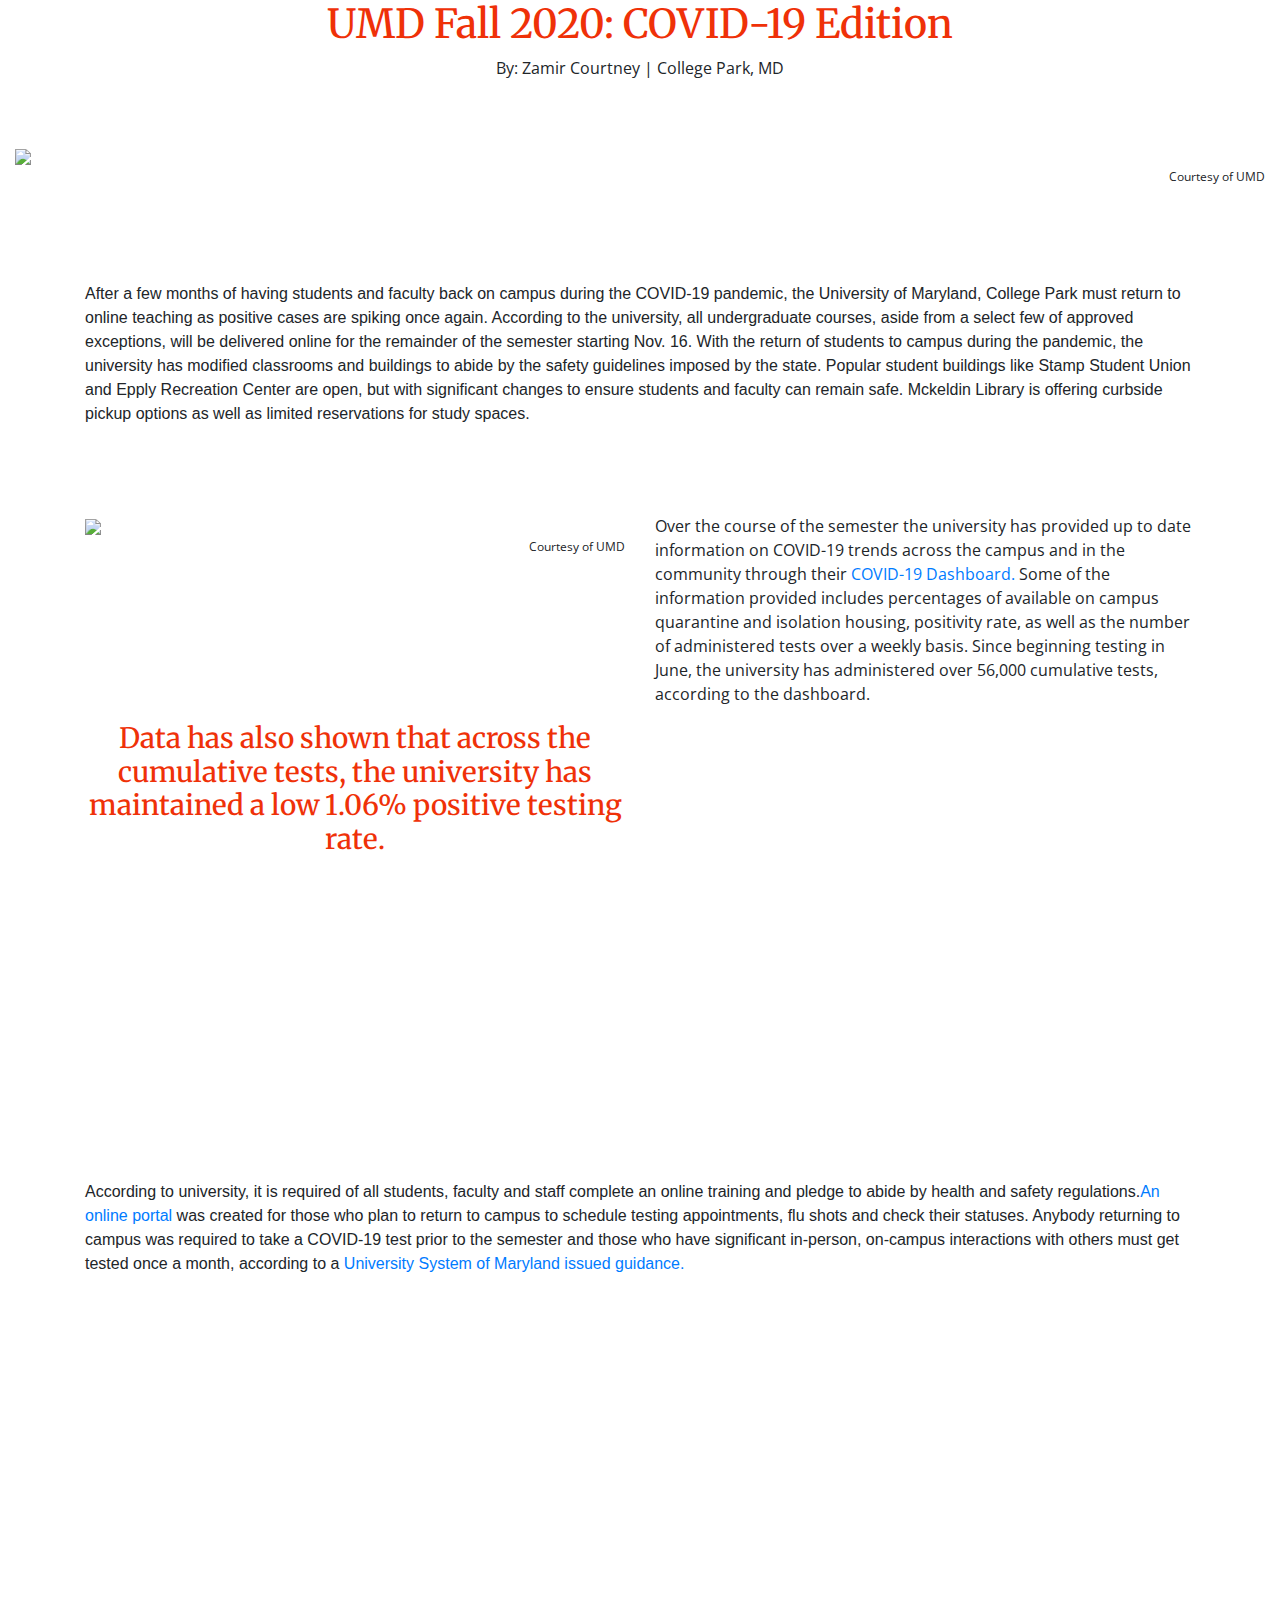
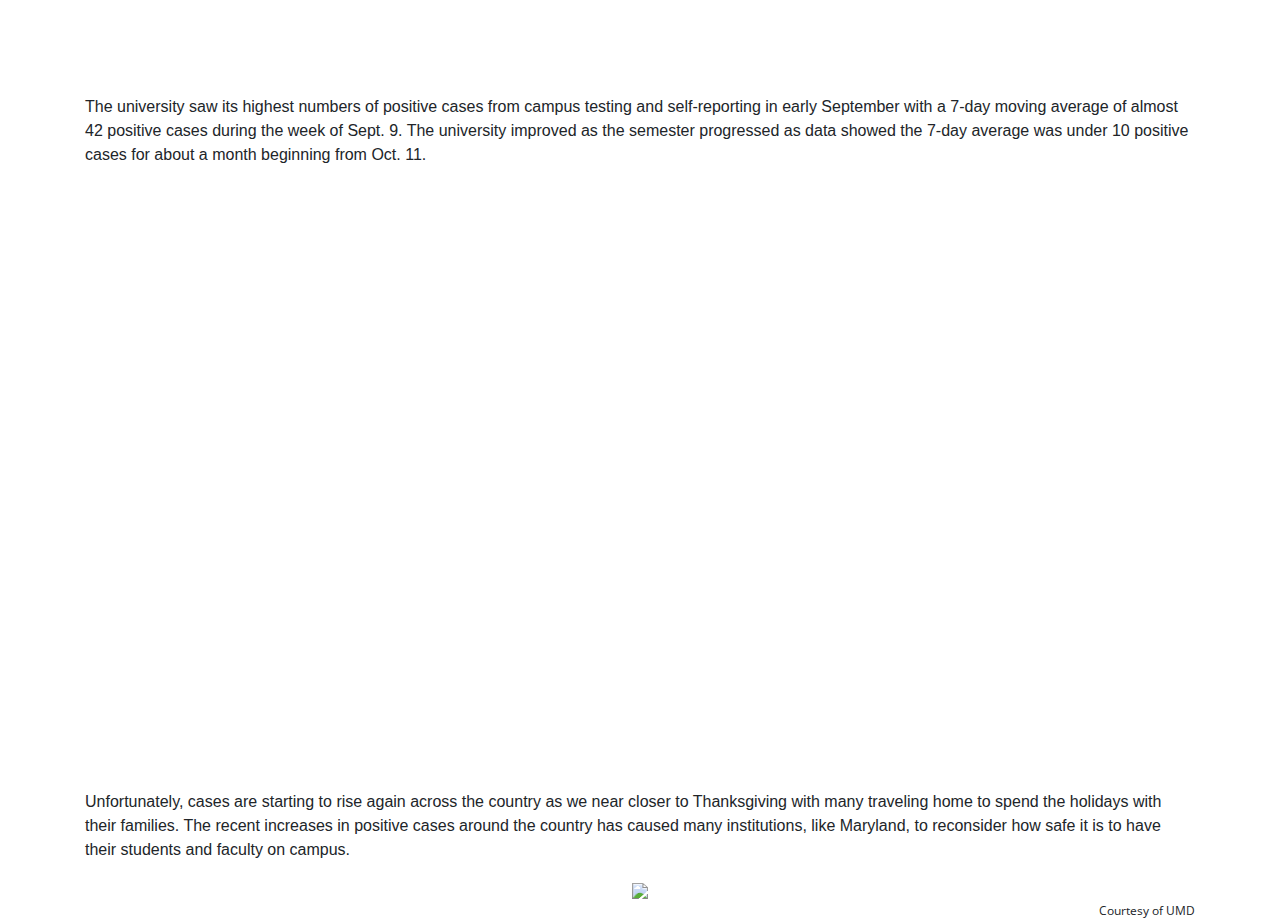
==== Project/Final/index.html @ 7e9b982d "adding final files" ====
<!DOCTYPE html>
<html lang="en">

<head>
    <!-- Basic Page Needs -->
    <meta charset="utf-8">
    <title> UMD vs. COVID-19 </title>
    <meta name="description" content="A in depth look at COVID-19 testing results at the University of Maryland, College Park during the Fall 2020 semester. ">
    <meta name="author" content="Zamir Courtney ">
    <!-- Mobile Specific Metas -->
    <meta name="viewport" content="width=device-width, initial-scale=1">
    <!-- FONT -->
    <link href="https://fonts.googleapis.com/css2?family=Spectral&display=swap" rel="stylesheet">
    <link rel="preconnect" href="https://fonts.gstatic.com">
<link href="https://fonts.googleapis.com/css2?family=Merriweather:ital,wght@0,300;0,400;0,700;1,300;1,400;1,700&family=Open+Sans:ital,wght@0,300;0,400;0,700;1,300;1,400;1,700&display=swap" rel="stylesheet">
    <!-- CSS -->
    <link rel="stylesheet" href="https://stackpath.bootstrapcdn.com/bootstrap/4.5.2/css/bootstrap.min.css" integrity="sha384-JcKb8q3iqJ61gNV9KGb8thSsNjpSL0n8PARn9HuZOnIxN0hoP+VmmDGMN5t9UJ0Z" crossorigin="anonymous">
    <link rel="stylesheet" href="css/style.css">
</head>
<!-- Page contents here -->

<body>
    <!-- header -->
    <div class="container header">
        <h1 class="headtext">UMD Fall 2020: COVID-19 Edition</h1>
        <p class="bodytext">By: Zamir Courtney | College Park, MD</p>
    </div>
    <!-- end header -->
    <br>
    <br>
    <div class="container-fluid">
        <div class="row">
            <div class="col">
                <img src="file:///Users/zamircourtney/Downloads/School%20Stuff/Courtney-Final%20Project/images/testudo.jpg" class="testudo">
                <span class="caption"></span>
            </div>
        </div>
    </div>
    <br>
    <br>
    <br>
    <br>
    <div class="container">
        <p>
        After a few months of having students and faculty back on campus during the COVID-19 pandemic, the University of Maryland, College Park must return to online teaching as positive cases are spiking once again.
        According to the university, all undergraduate courses, aside from a select few of approved exceptions, will be delivered online for the remainder of the semester starting Nov. 16.
With the return of students to campus during the pandemic, the university has modified classrooms and buildings to abide by the safety guidelines imposed by the state.
Popular student buildings like Stamp Student Union and Epply Recreation Center are open, but with significant changes to ensure students and faculty can remain safe. Mckeldin Library is offering curbside pickup options as well as limited reservations for study spaces.
    </p>
    </div>
    <br>
    <br>
    <br>
    <div class="container">
  <div class="row">
    <div class="col">
      <img src="file:///Users/zamircourtney/Downloads/School%20Stuff/Courtney-Final%20Project/images/4-Maryland-banner.png" class="umdbanner">
      <span class="caption"></span>
    </div>
    <div class="col">
      <p class="bodytext">Over the course of the semester the university has provided up to date information on COVID-19 trends across the campus and in the community through their <a href="https://umd.edu/covid-19-dashboard">COVID-19 Dashboard.</a>
      Some of the information provided includes percentages of available on campus quarantine and isolation housing, positivity rate, as well as the number of administered tests over a weekly basis.
  Since beginning testing in June, the university has administered over 56,000 cumulative tests, according to the dashboard.</p>
    </div>
  </div>
</div>
<div class="container">
  <div class="row">
    <div class="col">
      <h3 class="headtext header">Data has also shown that across the cumulative tests, the university has maintained a low 1.06% positive testing rate.</h3>
    </div>
    <div class="col">
      <iframe title="UMD Administered COVID-19 Tests " aria-label="chart" id="datawrapper-chart-Iz07S" src="https://datawrapper.dwcdn.net/Iz07S/1/" scrolling="no" frameborder="0" style="width: 0; min-width: 100% !important; border: none;" height="403"></iframe><script type="text/javascript">!function(){"use strict";window.addEventListener("message",(function(a){if(void 0!==a.data["datawrapper-height"])for(var e in a.data["datawrapper-height"]){var t=document.getElementById("datawrapper-chart-"+e)||document.querySelector("iframe[src*='"+e+"']");t&&(t.style.height=a.data["datawrapper-height"][e]+"px")}}))}();
</script>
    </div>
  </div>
</div>
<br>
<br>
<div class="container">
        <p>
        According to university, it is required of all students, faculty and staff complete an online training and pledge to abide by health and safety regulations.<a href="https://return.umd.edu/">An online portal</a>  was created for those who plan to return to campus to schedule testing appointments, flu shots and check their statuses. Anybody returning to campus was required to take a COVID-19 test prior to the semester and those who have significant in-person, on-campus interactions with others must get tested once a month, according to a <a href="https://www.usmd.edu/newsroom/news/2068">University System of Maryland issued guidance.</a>   
    </p>
    </div>
<div class="container header">
<iframe title="Monthly Case Averages" aria-label="chart" id="datawrapper-chart-kU74U" src="https://datawrapper.dwcdn.net/kU74U/2/" scrolling="no" frameborder="0" style="width: 0; min-width: 100% !important; border: none;" height="372"></iframe><script type="text/javascript">!function(){"use strict";window.addEventListener("message",(function(a){if(void 0!==a.data["datawrapper-height"])for(var e in a.data["datawrapper-height"]){var t=document.getElementById("datawrapper-chart-"+e)||document.querySelector("iframe[src*='"+e+"']");t&&(t.style.height=a.data["datawrapper-height"][e]+"px")}}))}();
</script>
</div>
<br>
<div class="container">
  <div class="row">
    <div class="col">
      <p>The university saw its highest numbers of positive cases from campus testing and self-reporting in early September with a 7-day moving average of almost 42 positive cases during the week of Sept. 9.
The university improved as the semester progressed as data showed the 7-day average was under 10 positive cases for about a month beginning from Oct. 11.
</p>
    </div>
    <br>
    <br>
    <br>
 <div class="container">
  <div class="row">
    <div class="col">
      <iframe title="U.S. National  COVID-19 Trends" aria-label="Interactive line chart" id="datawrapper-chart-Tjuyd" src="https://datawrapper.dwcdn.net/Tjuyd/1/" scrolling="no" frameborder="0" style="width: 0; min-width: 100% !important; border: none;" height="600"></iframe><script type="text/javascript">!function(){"use strict";window.addEventListener("message",(function(a){if(void 0!==a.data["datawrapper-height"])for(var e in a.data["datawrapper-height"]){var t=document.getElementById("datawrapper-chart-"+e)||document.querySelector("iframe[src*='"+e+"']");t&&(t.style.height=a.data["datawrapper-height"][e]+"px")}}))}();
</script>
    </div>
    <div class="col">
     <iframe title="Maryland COVID-19 Trends" aria-label="Interactive line chart" id="datawrapper-chart-l1lka" src="https://datawrapper.dwcdn.net/l1lka/1/" scrolling="no" frameborder="0" style="width: 0; min-width: 100% !important; border: none;" height="600"></iframe><script type="text/javascript">!function(){"use strict";window.addEventListener("message",(function(a){if(void 0!==a.data["datawrapper-height"])for(var e in a.data["datawrapper-height"]){var t=document.getElementById("datawrapper-chart-"+e)||document.querySelector("iframe[src*='"+e+"']");t&&(t.style.height=a.data["datawrapper-height"][e]+"px")}}))}();
</script>
    </div>
  </div>
</div>
<br>
<br>
<div class="container">
  <div class="row">
    <div class="col">
      <p>Unfortunately, cases are starting to rise again across the country as we near closer to Thanksgiving with many traveling home to spend the holidays with their families.
The recent increases in positive cases around the country has caused many institutions, like Maryland, to reconsider how safe it is to have their students and faculty on campus. 
</p>
    </div> 
<div class="container-fluid header">
        <div class="row">
            <div class="col">
                <img src="file:///Users/zamircourtney/Downloads/School%20Stuff/Courtney-Final%20Project/images/terpstrong.png">
                <span class="caption"></span>
            </div>
        </div>
    </div>



    <!-- End Document -->
</body>

</html>
---- Project/Final/css/style.css ----
.header{
	text-align: center;
}
.headtext{
	font-family:'Merriweather' , serif;
	color: #EF3108;
}
.bodytext{
	font-family: 'Open Sans' , sans-serif;
}
.umdbanner{
	width: 90%;
}
.testudo{
	width: 95%;
	align-items: center;
}
.caption::before{
content: "Courtesy of UMD";
font-family: 'Open Sans', sans-serif;
font-size: 12px;
display: block;
text-align: right;
}
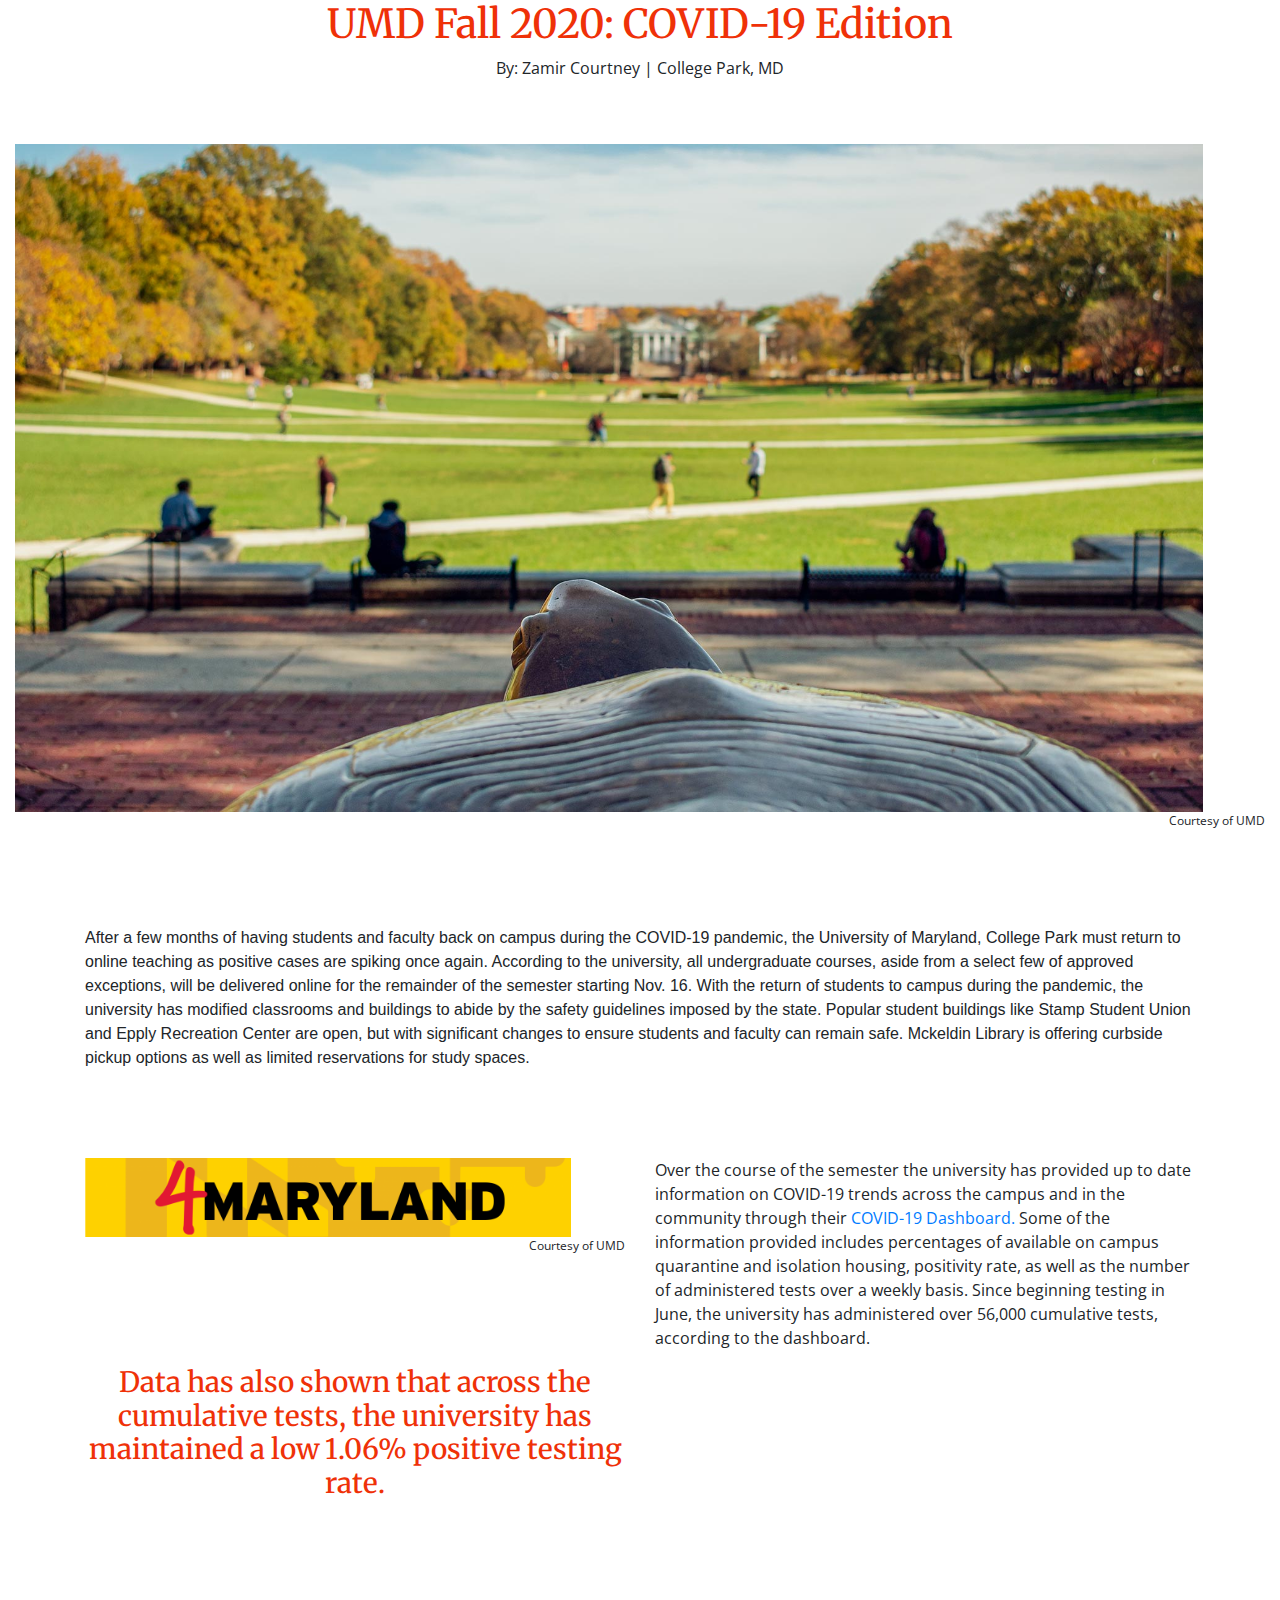
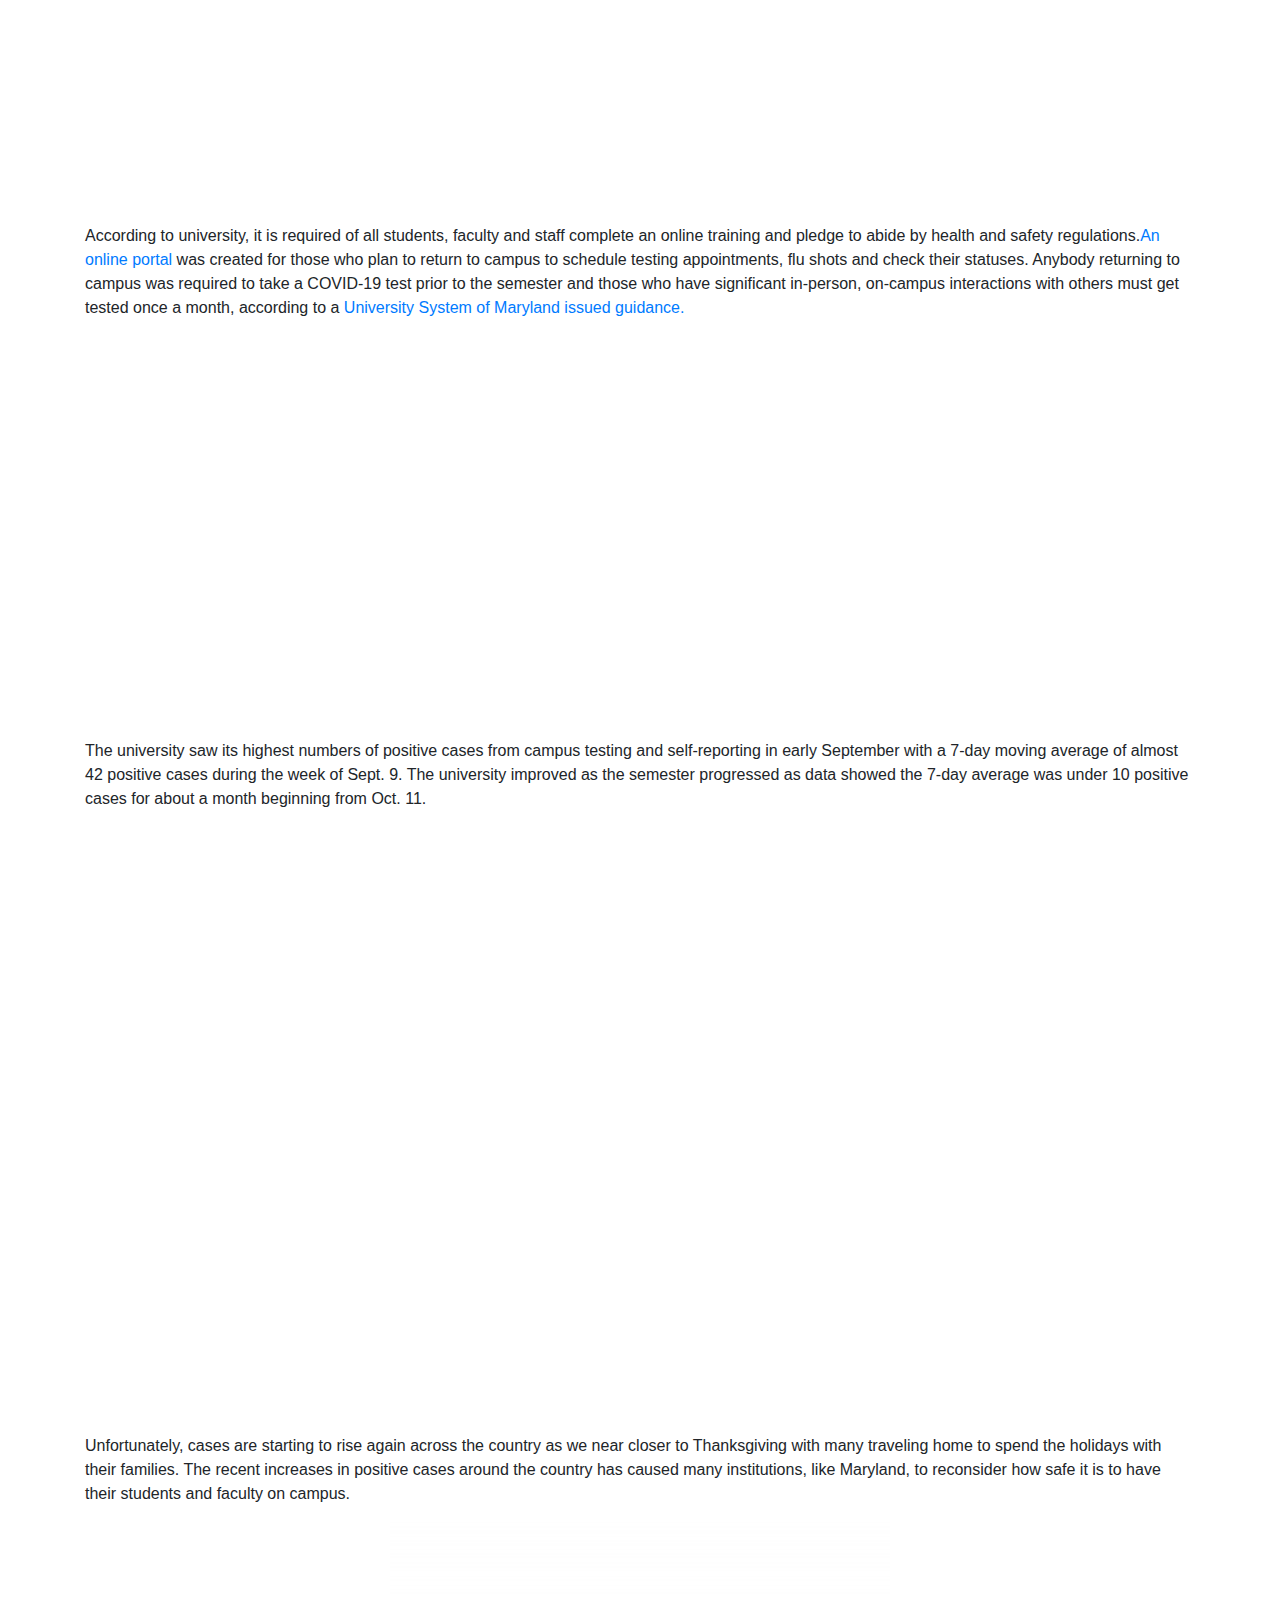
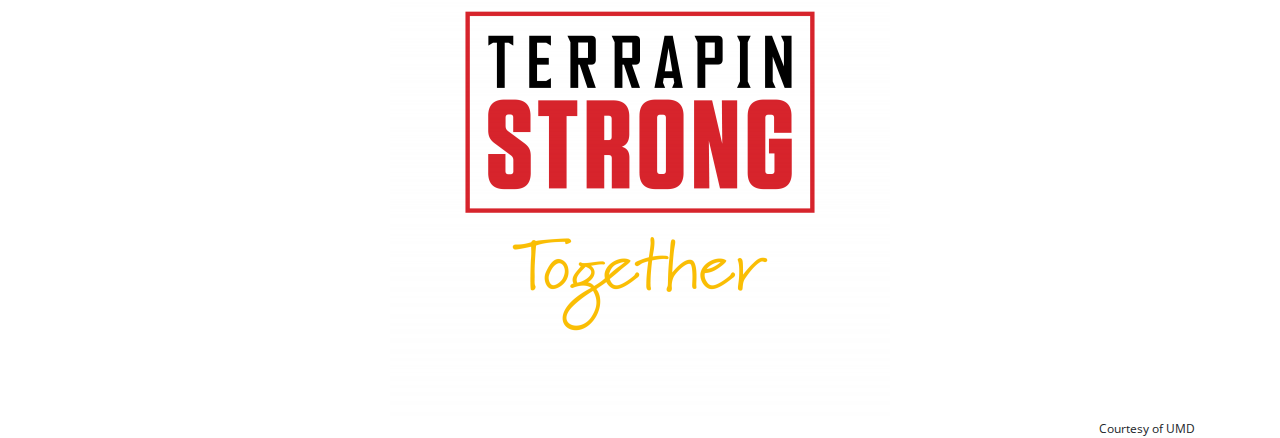
==== commit 9eb6d069: "updated html file" ====
--- a/Project/Final/index.html
+++ b/Project/Final/index.html
@@ -31,7 +31,7 @@
     <div class="container-fluid">
         <div class="row">
             <div class="col">
-                <img src="file:///Users/zamircourtney/Downloads/School%20Stuff/Courtney-Final%20Project/images/testudo.jpg" class="testudo">
+                <img src="images/testudo.jpg" class="testudo">
                 <span class="caption"></span>
             </div>
         </div>
@@ -54,7 +54,7 @@
     <div class="container">
   <div class="row">
     <div class="col">
-      <img src="file:///Users/zamircourtney/Downloads/School%20Stuff/Courtney-Final%20Project/images/4-Maryland-banner.png" class="umdbanner">
+      <img src="images/4-Maryland-banner.png" class="umdbanner">
       <span class="caption"></span>
     </div>
     <div class="col">
@@ -121,7 +121,7 @@
 <div class="container-fluid header">
         <div class="row">
             <div class="col">
-                <img src="file:///Users/zamircourtney/Downloads/School%20Stuff/Courtney-Final%20Project/images/terpstrong.png">
+                <img src="images/terpstrong.png">
                 <span class="caption"></span>
             </div>
         </div>
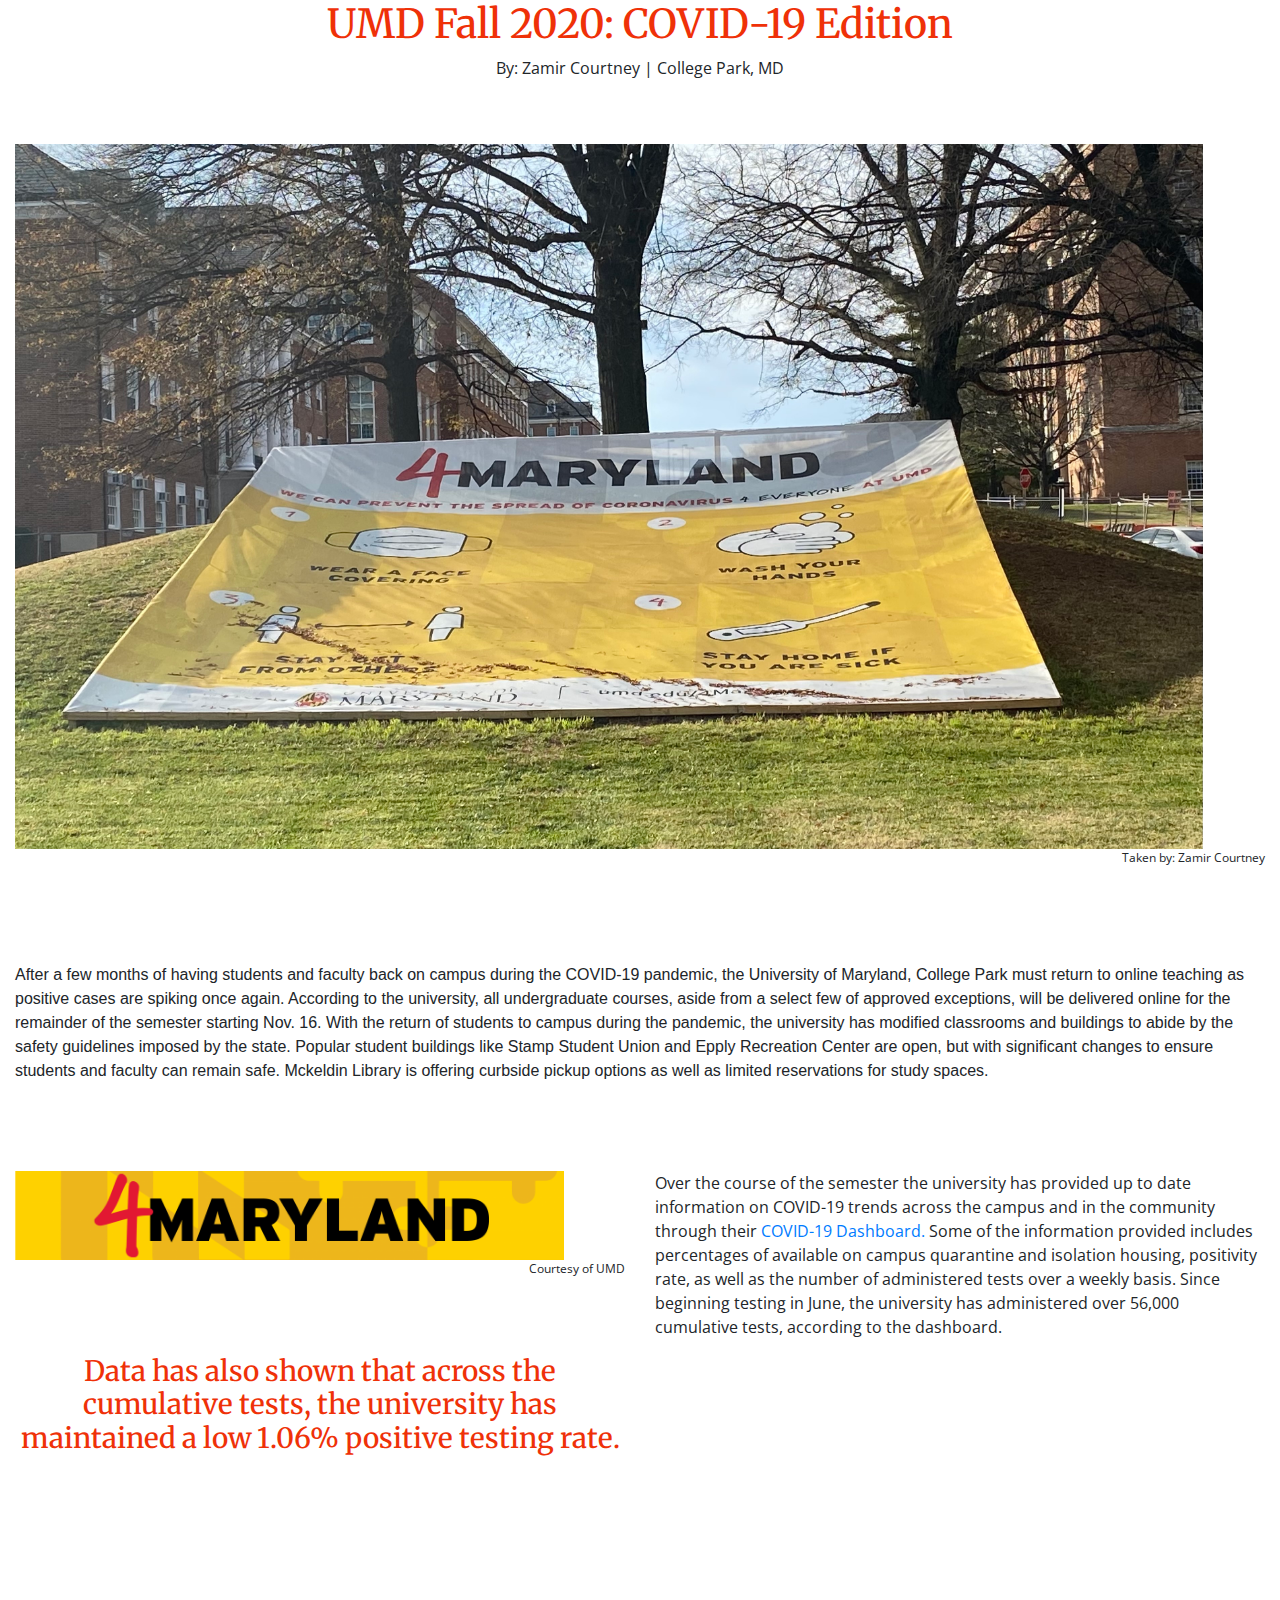
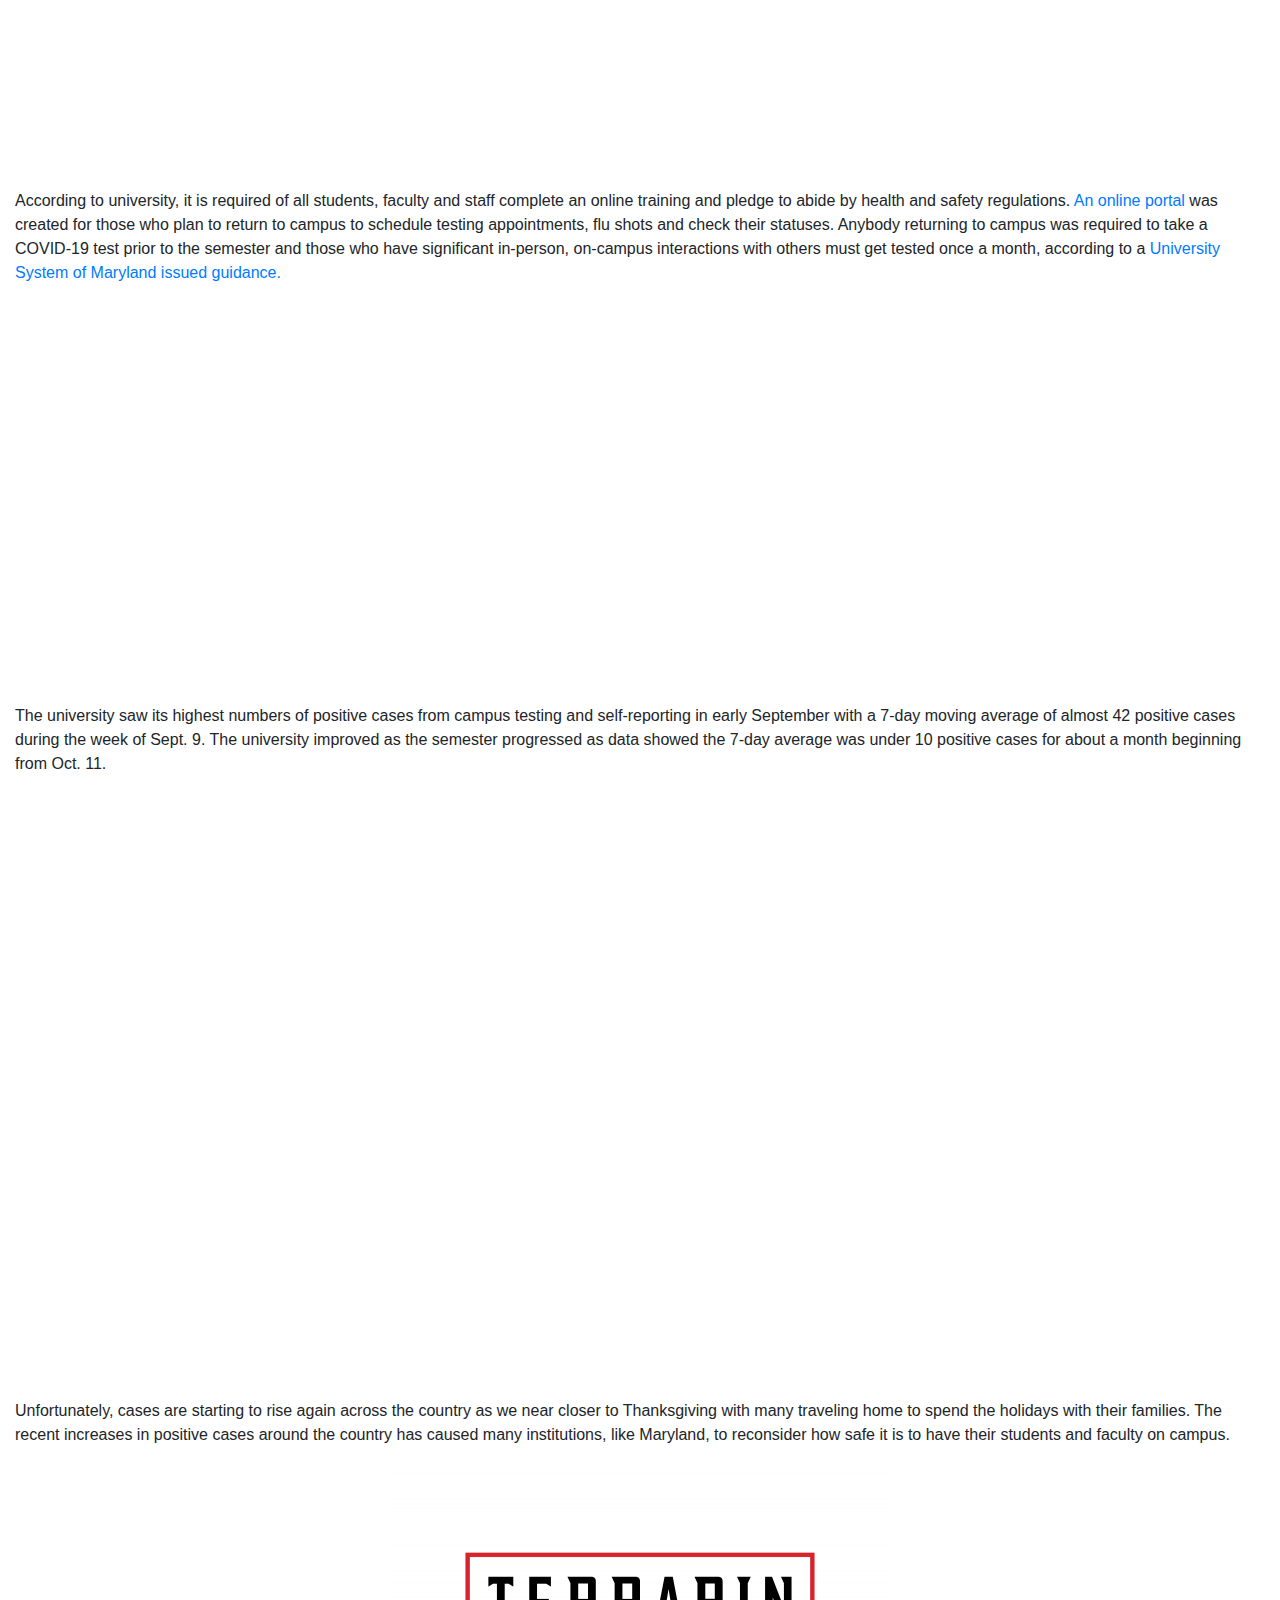
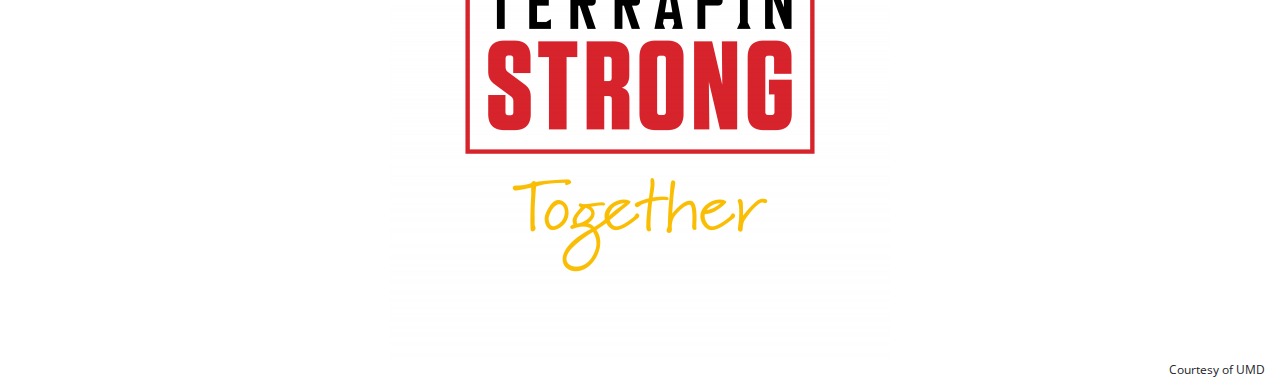
==== commit 23f31492: "final resubmit changes" ====
--- a/Project/Final/index.html
+++ b/Project/Final/index.html
@@ -5,7 +5,7 @@
     <!-- Basic Page Needs -->
     <meta charset="utf-8">
     <title> UMD vs. COVID-19 </title>
-    <meta name="description" content="A in depth look at COVID-19 testing results at the University of Maryland, College Park during the Fall 2020 semester. ">
+    <meta name="description" content="COVID-19 testing results for the University of Maryland, College Park during the fall 2020 semester.">
     <meta name="author" content="Zamir Courtney ">
     <!-- Mobile Specific Metas -->
     <meta name="viewport" content="width=device-width, initial-scale=1">
@@ -21,7 +21,7 @@
 
 <body>
     <!-- header -->
-    <div class="container header">
+    <div class="container-fluid header">
         <h1 class="headtext">UMD Fall 2020: COVID-19 Edition</h1>
         <p class="bodytext">By: Zamir Courtney | College Park, MD</p>
     </div>
@@ -29,18 +29,14 @@
     <br>
     <br>
     <div class="container-fluid">
-        <div class="row">
-            <div class="col">
-                <img src="images/testudo.jpg" class="testudo">
-                <span class="caption"></span>
-            </div>
-        </div>
+            <img src="images/Campus4UMD.jpg" alt="On-Campus 4 Maryland Banner " class="testudo">
+                <span class="caption2"></span>
     </div>
     <br>
     <br>
     <br>
     <br>
-    <div class="container">
+    <div class="container-fluid">
         <p>
         After a few months of having students and faculty back on campus during the COVID-19 pandemic, the University of Maryland, College Park must return to online teaching as positive cases are spiking once again.
         According to the university, all undergraduate courses, aside from a select few of approved exceptions, will be delivered online for the remainder of the semester starting Nov. 16.
@@ -51,10 +47,10 @@
     <br>
     <br>
     <br>
-    <div class="container">
+    <div class="container-fluid">
   <div class="row">
     <div class="col">
-      <img src="images/4-Maryland-banner.png" class="umdbanner">
+      <img src="images/4-Maryland-banner.png" alt="4 Maryland Logo" class="umdbanner">
       <span class="caption"></span>
     </div>
     <div class="col">
@@ -64,7 +60,7 @@
     </div>
   </div>
 </div>
-<div class="container">
+<div class="container-fluid">
   <div class="row">
     <div class="col">
       <h3 class="headtext header">Data has also shown that across the cumulative tests, the university has maintained a low 1.06% positive testing rate.</h3>
@@ -76,18 +72,17 @@
   </div>
 </div>
 <br>
-<br>
-<div class="container">
+<div class="container-fluid">
         <p>
-        According to university, it is required of all students, faculty and staff complete an online training and pledge to abide by health and safety regulations.<a href="https://return.umd.edu/">An online portal</a>  was created for those who plan to return to campus to schedule testing appointments, flu shots and check their statuses. Anybody returning to campus was required to take a COVID-19 test prior to the semester and those who have significant in-person, on-campus interactions with others must get tested once a month, according to a <a href="https://www.usmd.edu/newsroom/news/2068">University System of Maryland issued guidance.</a>   
+        According to university, it is required of all students, faculty and staff complete an online training and pledge to abide by health and safety regulations. <a href="https://return.umd.edu/">An online portal</a>  was created for those who plan to return to campus to schedule testing appointments, flu shots and check their statuses. Anybody returning to campus was required to take a COVID-19 test prior to the semester and those who have significant in-person, on-campus interactions with others must get tested once a month, according to a <a href="https://www.usmd.edu/newsroom/news/2068">University System of Maryland issued guidance.</a>   
     </p>
     </div>
-<div class="container header">
+<div class="container-fluid header">
 <iframe title="Monthly Case Averages" aria-label="chart" id="datawrapper-chart-kU74U" src="https://datawrapper.dwcdn.net/kU74U/2/" scrolling="no" frameborder="0" style="width: 0; min-width: 100% !important; border: none;" height="372"></iframe><script type="text/javascript">!function(){"use strict";window.addEventListener("message",(function(a){if(void 0!==a.data["datawrapper-height"])for(var e in a.data["datawrapper-height"]){var t=document.getElementById("datawrapper-chart-"+e)||document.querySelector("iframe[src*='"+e+"']");t&&(t.style.height=a.data["datawrapper-height"][e]+"px")}}))}();
 </script>
 </div>
 <br>
-<div class="container">
+<div class="container-fluid">
   <div class="row">
     <div class="col">
       <p>The university saw its highest numbers of positive cases from campus testing and self-reporting in early September with a 7-day moving average of almost 42 positive cases during the week of Sept. 9.
@@ -95,9 +90,7 @@
 </p>
     </div>
     <br>
-    <br>
-    <br>
- <div class="container">
+ <div class="container-fluid">
   <div class="row">
     <div class="col">
       <iframe title="U.S. National  COVID-19 Trends" aria-label="Interactive line chart" id="datawrapper-chart-Tjuyd" src="https://datawrapper.dwcdn.net/Tjuyd/1/" scrolling="no" frameborder="0" style="width: 0; min-width: 100% !important; border: none;" height="600"></iframe><script type="text/javascript">!function(){"use strict";window.addEventListener("message",(function(a){if(void 0!==a.data["datawrapper-height"])for(var e in a.data["datawrapper-height"]){var t=document.getElementById("datawrapper-chart-"+e)||document.querySelector("iframe[src*='"+e+"']");t&&(t.style.height=a.data["datawrapper-height"][e]+"px")}}))}();
@@ -109,9 +102,7 @@
     </div>
   </div>
 </div>
-<br>
-<br>
-<div class="container">
+<div class="container-fluid">
   <div class="row">
     <div class="col">
       <p>Unfortunately, cases are starting to rise again across the country as we near closer to Thanksgiving with many traveling home to spend the holidays with their families.
@@ -121,7 +112,7 @@
 <div class="container-fluid header">
         <div class="row">
             <div class="col">
-                <img src="images/terpstrong.png">
+                <img src="images/terpstrong.png" alt="Terrapin Strong Logo">
                 <span class="caption"></span>
             </div>
         </div>
--- a/Project/Final/css/style.css
+++ b/Project/Final/css/style.css
@@ -21,4 +21,11 @@
 font-size: 12px;
 display: block;
 text-align: right;
+}
+.caption2::before{
+content: "Taken by: Zamir Courtney";
+font-family: 'Open Sans', sans-serif;
+font-size: 12px;
+display: block;
+text-align: right;
 }